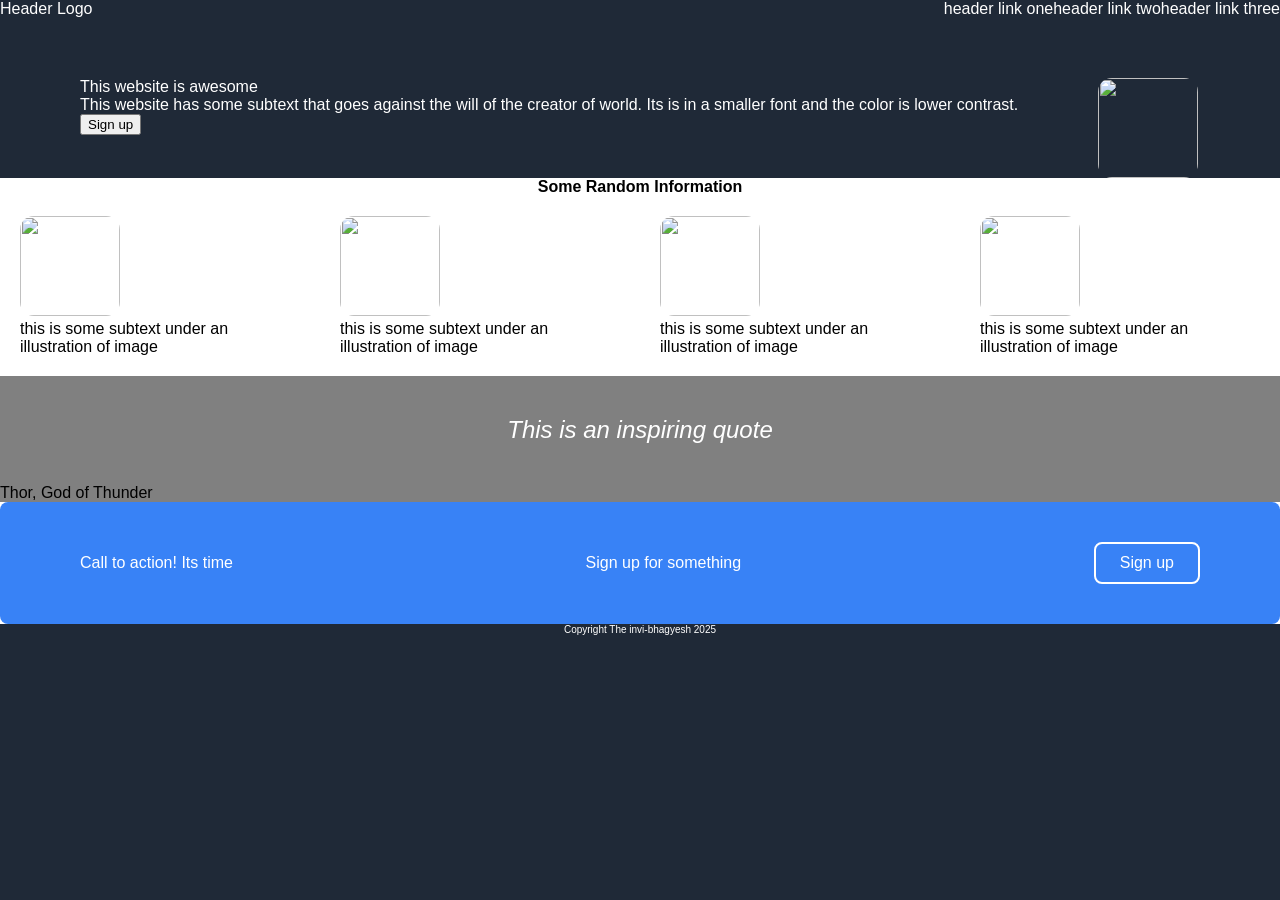
==== CSS/Landing-site/index.html @ 7bab1069 "initial push(#1)" ====
<!DOCTYPE html>
<html lang="en">

<head>
    <meta charset="utf-8">
    <link rel="stylesheet" href="style.css">
    <title>blah-blah</title>
</head>

<body>
    <div class="header">
        <div class="box1">Header Logo</div>
        <div class="box2">
            <div class="1">header link one</div>
            <div class="2">header link two</div>
            <div class="3">header link three</div>
        </div>
    </div>

    <div class="content1">
        <div class="con1">
            <div class="heading">This website is awesome</div>
            <div class="para">This website has some subtext that goes against the will of the creator of world. Its is
                in a smaller font and the color is lower contrast.</div>
            <button class="signup1">Sign up</button>
        </div>
        <img src="./Img.png">
    </div>

    <div class="title2">
        Some Random Information
    </div>
    <div class="content2">

        <div class="BOX">
            <img src="1.png">
            <div class="text">this is some subtext under an illustration of image</div>
        </div>
        <div class="BOX">
            <img src="2.png">
            <div class="text">this is some subtext under an illustration of image</div>
        </div>
        <div class="BOX">
            <img src="3.png">
            <div class="text">this is some subtext under an illustration of image</div>
        </div>
        <div class="BOX">
            <img src="4.png">
            <div class="text">this is some subtext under an illustration of image</div>
        </div>
    </div>

    <div class="content3">
        <div class="quote">This is an inspiring quote</div>
        <div class="author">Thor, God of Thunder</div>
    </div>
    <div class="content4">
        <div class="bluebox">
            <div class="support">Call to action! Its time</div>
            <div class="details">Sign up for something</div>
            <button class="signup2">Sign up</button>
        </div>
    </div>
    <div class="footer">
        Copyright The invi-bhagyesh 2025
    </div>
</body>



</html>
---- CSS/Landing-site/style.css ----
body {
    font-family: Roboto, sans-serif;
    background: #1F2937;
    display: flex;
    flex-direction: column;
    margin: 0;
}

.header {
    background: #1F2937;
    display: flex;
    color: white;
    margin-bottom: 60px;
    justify-content: space-between;

}

.box2 {
    display: flex;
}

.content1 {
    display: flex;
    color: white;
}

.con1 {
    margin-left: 80px;
    margin-right: 80px;
}

img {
    height: 100px;
    width: 100px;
    border-radius: 14px;
}

.title2 {
    color: black;
    background: white;
    text-align: center;
    font-weight: 900;
}

.content2 {
    background: white;
    display: flex;
    justify-content: center;
}

.BOX {
    margin: 20px;
}

.content3 {
    background: grey;
    font-family: 'Gill Sans', 'Gill Sans MT', Calibri, 'Trebuchet MS', sans-serif;
}

.bluebox {
    background-color: #3882F6;
    color: white;
    border-radius: 8px;
    padding: 40px 80px;
    display: flex;
    justify-content: space-between;
    align-items: center;
}

.content4 {
    background: white;


}

.footer {
    color: white;
    font-size: 10px;
    text-align: center;
}

.quote {
    font-style: italic;
    font-size: 24px;
    padding: 40px;
    text-align: center;
    color: white
}

.signup2 {
    background-color: transparent;
    border: 2px solid white;
    color: white;
    padding: 10px 24px;
    border-radius: 8px;
    font-size: 16px;
}
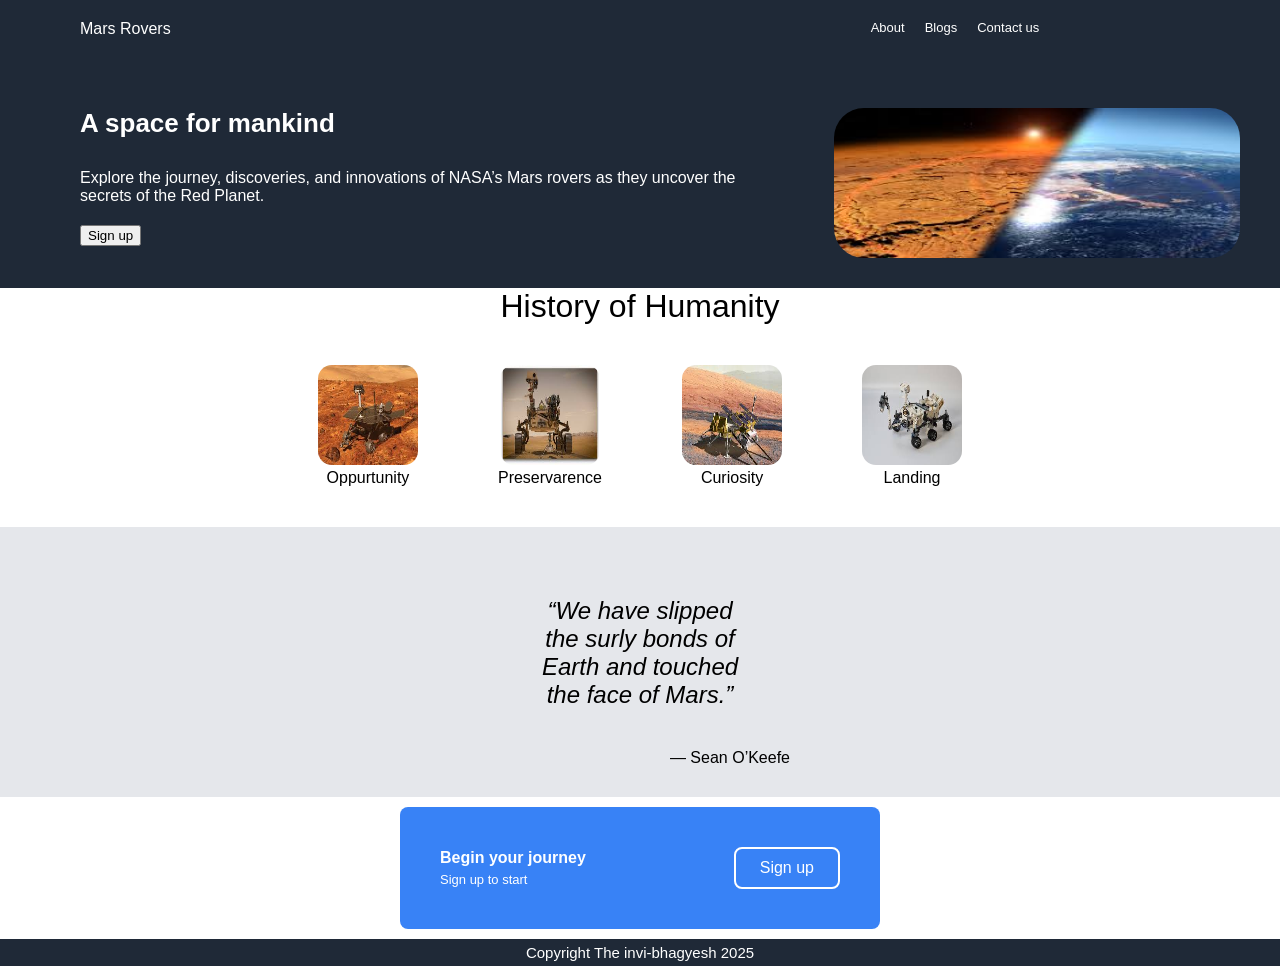
==== commit 998673a9: "website fix (#2)" ====
--- a/CSS/Landing-site/index.html
+++ b/CSS/Landing-site/index.html
@@ -9,55 +9,60 @@
 
 <body>
     <div class="header">
-        <div class="box1">Header Logo</div>
+        <div class="box1">Mars Rovers</div>
         <div class="box2">
-            <div class="1">header link one</div>
-            <div class="2">header link two</div>
-            <div class="3">header link three</div>
+            <div class="1">About</div>
+            <div class="2">Blogs</div>
+            <div class="3">Contact us</div>
         </div>
     </div>
 
     <div class="content1">
         <div class="con1">
-            <div class="heading">This website is awesome</div>
-            <div class="para">This website has some subtext that goes against the will of the creator of world. Its is
-                in a smaller font and the color is lower contrast.</div>
+            <div class="heading">A space for mankind</div>
+            <div class="para">Explore the journey, discoveries, and innovations of NASA’s Mars rovers as they uncover
+                the secrets of the Red Planet.</div>
             <button class="signup1">Sign up</button>
         </div>
-        <img src="./Img.png">
+        <img class="mainimg" src="./images/1.jpeg">
+    </div>
     </div>
 
     <div class="title2">
-        Some Random Information
+        History of Humanity
     </div>
     <div class="content2">
 
         <div class="BOX">
-            <img src="1.png">
-            <div class="text">this is some subtext under an illustration of image</div>
+            <div class="img1"><img src="./images/2.jpeg"></div>
+            <div class="text">Oppurtunity</div>
         </div>
         <div class="BOX">
-            <img src="2.png">
-            <div class="text">this is some subtext under an illustration of image</div>
+            <div><img src="./images/3.jpeg"></div>
+            <div class="text">Preservarence</div>
         </div>
         <div class="BOX">
-            <img src="3.png">
-            <div class="text">this is some subtext under an illustration of image</div>
+            <div><img src="./images/4.jpeg"></div>
+            <div class="text">Curiosity</div>
         </div>
         <div class="BOX">
-            <img src="4.png">
-            <div class="text">this is some subtext under an illustration of image</div>
+            <div><img src="./images/5.jpeg"></div>
+            <div class="text">Landing</div>
         </div>
     </div>
 
     <div class="content3">
-        <div class="quote">This is an inspiring quote</div>
-        <div class="author">Thor, God of Thunder</div>
+        <div class="cont3">
+            <div class="quote">“We have slipped the surly bonds of Earth and touched the face of Mars.”</div>
+            <div class="author">— Sean O’Keefe </div>
+        </div>
     </div>
     <div class="content4">
         <div class="bluebox">
-            <div class="support">Call to action! Its time</div>
-            <div class="details">Sign up for something</div>
+            <div class="blue">
+                <div class="support">Begin your journey</div>
+                <div class="details">Sign up to start</div>
+            </div>
             <button class="signup2">Sign up</button>
         </div>
     </div>
--- a/CSS/Landing-site/style.css
+++ b/CSS/Landing-site/style.css
@@ -11,12 +11,20 @@
     display: flex;
     color: white;
     margin-bottom: 60px;
-    justify-content: space-between;
+    margin-top: 20px;
+    margin-left: 80px;
+
 
 }
 
+
 .box2 {
     display: flex;
+    justify-content: space-evenly;
+    font-size: 13px;
+    margin-left: 700px;
+    gap: 20px;
+
 }
 
 .content1 {
@@ -25,8 +33,15 @@
 }
 
 .con1 {
-    margin-left: 80px;
-    margin-right: 80px;
+    margin-left: 70px;
+    margin-right: 50px;
+    padding: 10px;
+
+}
+
+.para {
+    margin-top: 30px;
+    margin-bottom: 20px;
 }
 
 img {
@@ -35,11 +50,29 @@
     border-radius: 14px;
 }
 
+.mainimg {
+    height: 150px;
+    width: 500px;
+    padding: 10px;
+    border-radius: 40px;
+    margin-right: 30px;
+    margin-bottom: 20px;
+}
+
+.heading {
+    font-size: 26px;
+    font-weight: 800;
+}
+
+
+
 .title2 {
     color: black;
     background: white;
     text-align: center;
-    font-weight: 900;
+    font-weight: 100;
+    font-size: 32px;
+
 }
 
 .content2 {
@@ -48,35 +81,63 @@
     justify-content: center;
 }
 
+.text {
+    text-align: center;
+}
+
 .BOX {
     margin: 20px;
+    padding: 20px;
+    display: flex;
+    flex-direction: column;
+    justify-content: space-evenly;
+    align-items: center;
+
 }
 
 .content3 {
-    background: grey;
+    background: #E5E7eb;
     font-family: 'Gill Sans', 'Gill Sans MT', Calibri, 'Trebuchet MS', sans-serif;
+    display: flex;
+    flex-direction: column;
+    align-items: center;
+}
+
+.cont3 {
+    margin: 30px;
+    width: 300px;
+}
+
+.author {
+    text-align: right;
+    font-weight: 100;
+    color: black;
+}
+
+.content4 {
+    display: flex;
+    justify-content: center;
+    background: white;
 }
 
 .bluebox {
     background-color: #3882F6;
     color: white;
     border-radius: 8px;
-    padding: 40px 80px;
+    padding: 40px 40px;
     display: flex;
     justify-content: space-between;
     align-items: center;
+    width: 400px;
+    margin: 10px;
 }
 
-.content4 {
-    background: white;
-
-
-}
 
 .footer {
     color: white;
-    font-size: 10px;
+    font-size: 15px;
     text-align: center;
+    padding: 5px;
 }
 
 .quote {
@@ -84,7 +145,7 @@
     font-size: 24px;
     padding: 40px;
     text-align: center;
-    color: white
+    color: black
 }
 
 .signup2 {
@@ -94,4 +155,16 @@
     padding: 10px 24px;
     border-radius: 8px;
     font-size: 16px;
+}
+
+/* .blue {} */
+
+.support {
+    font-weight: 900;
+    margin-bottom: 5px;
+}
+
+.details {
+    font-size: small;
+    font-weight: 100;
 }
